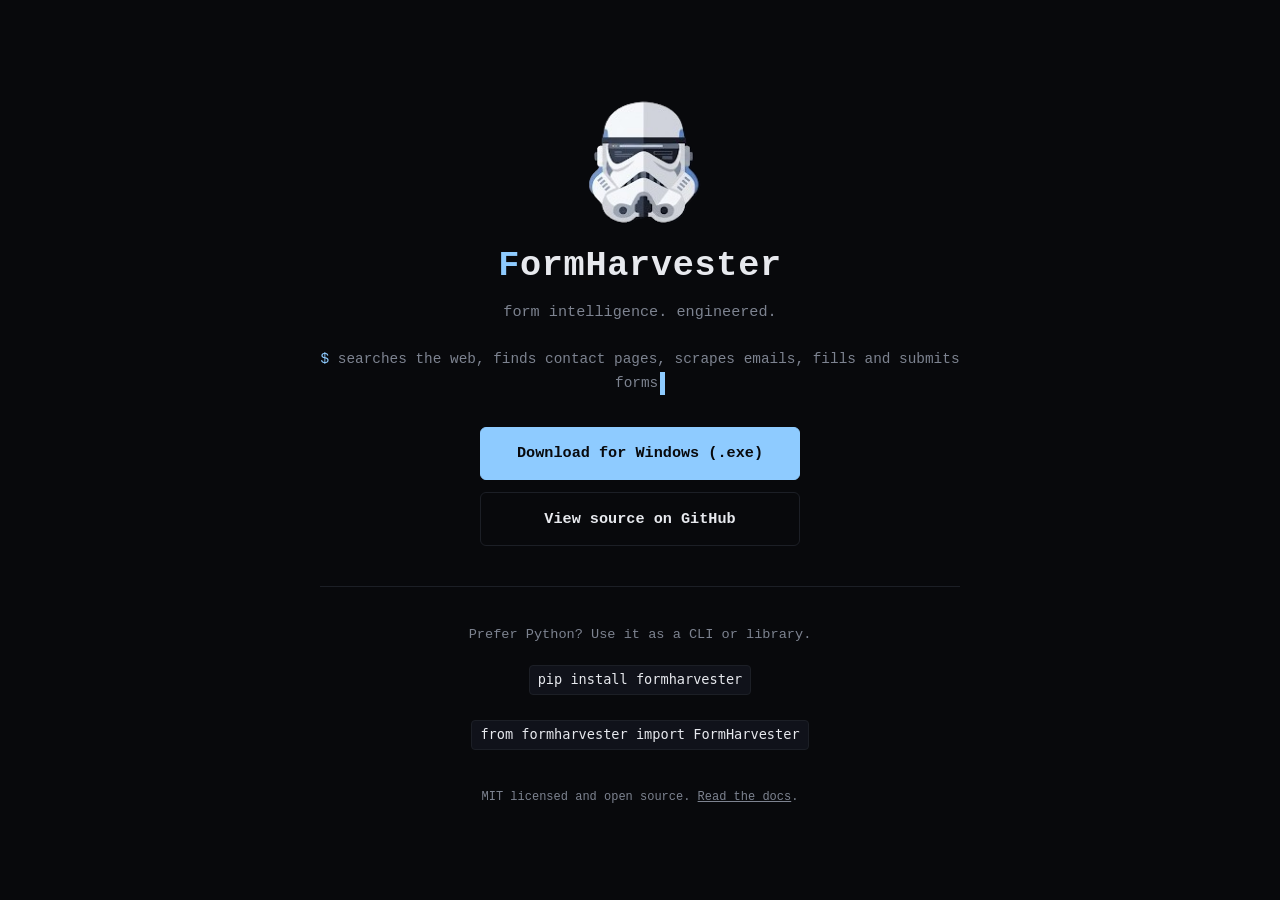
==== docs/index.html @ 6f53b27e "Add project landing page - #8" ====
<!doctype html>
<html lang="en">
<head>
<meta charset="utf-8" />
<meta name="viewport" content="width=device-width, initial-scale=1" />
<title>FormHarvester - Automated Web Form Scraper &amp; Contact Form Bot</title>
<meta name="description" content="FormHarvester is an open-source form intelligence engine: it searches the web, finds contact pages, scrapes emails, and fills and submits contact forms automatically. Free Windows app, Python CLI, and library." />
<meta name="keywords" content="form harvester, form scraper, contact form bot, automated form filler, web scraping tool, lead generation bot, cold email scraper, selenium form automation, contact page finder, captcha solver python, open source outreach bot" />
<link rel="canonical" href="https://formharvester.com/" />
<meta name="robots" content="index, follow" />
<meta name="theme-color" content="#08090c" />
<link rel="icon" href="logo.png" type="image/png" />

<meta property="og:type" content="website" />
<meta property="og:site_name" content="FormHarvester" />
<meta property="og:title" content="FormHarvester - Automated Web Form Scraper &amp; Contact Form Bot" />
<meta property="og:description" content="Search the web, find contact pages, scrape emails, and submit contact forms automatically. Open source. Windows app, Python CLI, and library." />
<meta property="og:url" content="https://formharvester.com/" />
<meta property="og:image" content="https://formharvester.com/logo.jpeg" />

<meta name="twitter:card" content="summary_large_image" />
<meta name="twitter:title" content="FormHarvester - Automated Web Form Scraper &amp; Contact Form Bot" />
<meta name="twitter:description" content="Search the web, find contact pages, scrape emails, and submit contact forms automatically. Open source." />
<meta name="twitter:image" content="https://formharvester.com/logo.jpeg" />

<script type="application/ld+json">
{
  "@context": "https://schema.org",
  "@type": "SoftwareApplication",
  "name": "FormHarvester",
  "description": "An open-source form intelligence engine that searches the web, finds contact pages, scrapes emails, and fills and submits contact forms automatically.",
  "url": "https://formharvester.com/",
  "downloadUrl": "https://github.com/dariomory/formharvester/releases/latest/download/formharvester.exe",
  "applicationCategory": "BusinessApplication",
  "operatingSystem": "Windows, Linux, macOS",
  "offers": {
    "@type": "Offer",
    "price": "0",
    "priceCurrency": "USD"
  },
  "license": "https://github.com/dariomory/formharvester/blob/master/LICENSE",
  "codeRepository": "https://github.com/dariomory/formharvester",
  "softwareHelp": "https://github.com/dariomory/formharvester#readme"
}
</script>

<style>
  :root {
    color-scheme: dark;
    --bg: #08090c;
    --fg: #e7e9ee;
    --muted: #7d8390;
    --accent: #8ecbff;
    --border: #1c1f26;
  }

  * { box-sizing: border-box; }

  html, body {
    margin: 0;
    padding: 0;
    background: var(--bg);
    color: var(--fg);
  }

  body {
    min-height: 100vh;
    display: flex;
    align-items: center;
    justify-content: center;
    font-family: ui-monospace, "SF Mono", "Cascadia Code", "Fira Code", Menlo,
      Consolas, "Liberation Mono", monospace;
    line-height: 1.6;
    padding: 6vh 1.25rem;
  }

  main {
    width: 100%;
    max-width: 640px;
    text-align: center;
  }

  .logo {
    width: min(45vw, 150px);
    height: auto;
    margin-bottom: -1rem;
  }

  h1 {
    font-size: clamp(1.6rem, 5vw, 2.2rem);
    font-weight: 700;
    letter-spacing: 0.02em;
    margin: 0 0 0.35rem;
  }

  h1 .brand-f {
    color: var(--accent);
  }

  .tagline {
    color: var(--muted);
    margin: 0 0 1.5rem;
    font-size: 0.95rem;
  }

  .prompt {
    color: var(--muted);
    font-size: 0.9rem;
    margin: 0 0 2rem;
  }

  .prompt::before {
    content: "$ ";
    color: var(--accent);
  }

  .cursor {
    display: inline-block;
    width: 0.55ch;
    background: var(--accent);
    margin-left: 2px;
    animation: blink 1s steps(1) infinite;
  }

  @media (prefers-reduced-motion: reduce) {
    .cursor { animation: none; }
  }

  @keyframes blink {
    50% { opacity: 0; }
  }

  .actions {
    display: flex;
    flex-direction: column;
    gap: 0.75rem;
    align-items: center;
    margin-bottom: 2.5rem;
  }

  a.button {
    display: inline-block;
    width: 100%;
    max-width: 320px;
    padding: 0.85rem 1.25rem;
    border-radius: 6px;
    text-decoration: none;
    font-weight: 700;
    font-size: 0.95rem;
    border: 1px solid var(--border);
    transition: border-color 0.15s ease, color 0.15s ease;
  }

  a.button.primary {
    color: var(--bg);
    background: var(--accent);
    border-color: var(--accent);
  }

  a.button.primary:hover {
    filter: brightness(1.1);
  }

  a.button.secondary {
    color: var(--fg);
    background: transparent;
  }

  a.button.secondary:hover {
    color: var(--accent);
    border-color: var(--accent);
  }

  .devs {
    border-top: 1px solid var(--border);
    padding-top: 1.5rem;
    font-size: 0.85rem;
    color: var(--muted);
  }

  .devs code {
    display: inline-block;
    color: var(--fg);
    background: #10121a;
    border: 1px solid var(--border);
    border-radius: 4px;
    padding: 0.2rem 0.5rem;
    margin: 0.35rem 0;
  }

  footer {
    margin-top: 2rem;
    font-size: 0.75rem;
    color: var(--muted);
  }

  footer a {
    color: var(--muted);
  }
</style>
</head>
<body>
<main>
  <img class="logo" src="logo.png" alt="FormHarvester stormtrooper helmet icon" width="150" height="169" />

  <h1><span class="brand-f">F</span>ormHarvester</h1>
  <p class="tagline">form intelligence. engineered.</p>

  <p class="prompt">searches the web, finds contact pages, scrapes emails, fills and submits forms<span class="cursor">&nbsp;</span></p>

  <div class="actions">
    <a class="button primary" href="https://github.com/dariomory/formharvester/releases/latest/download/formharvester.exe">
      Download for Windows (.exe)
    </a>
    <a class="button secondary" href="https://github.com/dariomory/formharvester">
      View source on GitHub
    </a>
  </div>

  <div class="devs">
    <p>Prefer Python? Use it as a CLI or library.</p>
    <code>pip install formharvester</code>
    <p>
      <code>from formharvester import FormHarvester</code>
    </p>
  </div>

  <footer>
    <p>MIT licensed and open source. <a href="https://github.com/dariomory/formharvester#readme">Read the docs</a>.</p>
  </footer>
</main>
</body>
</html>
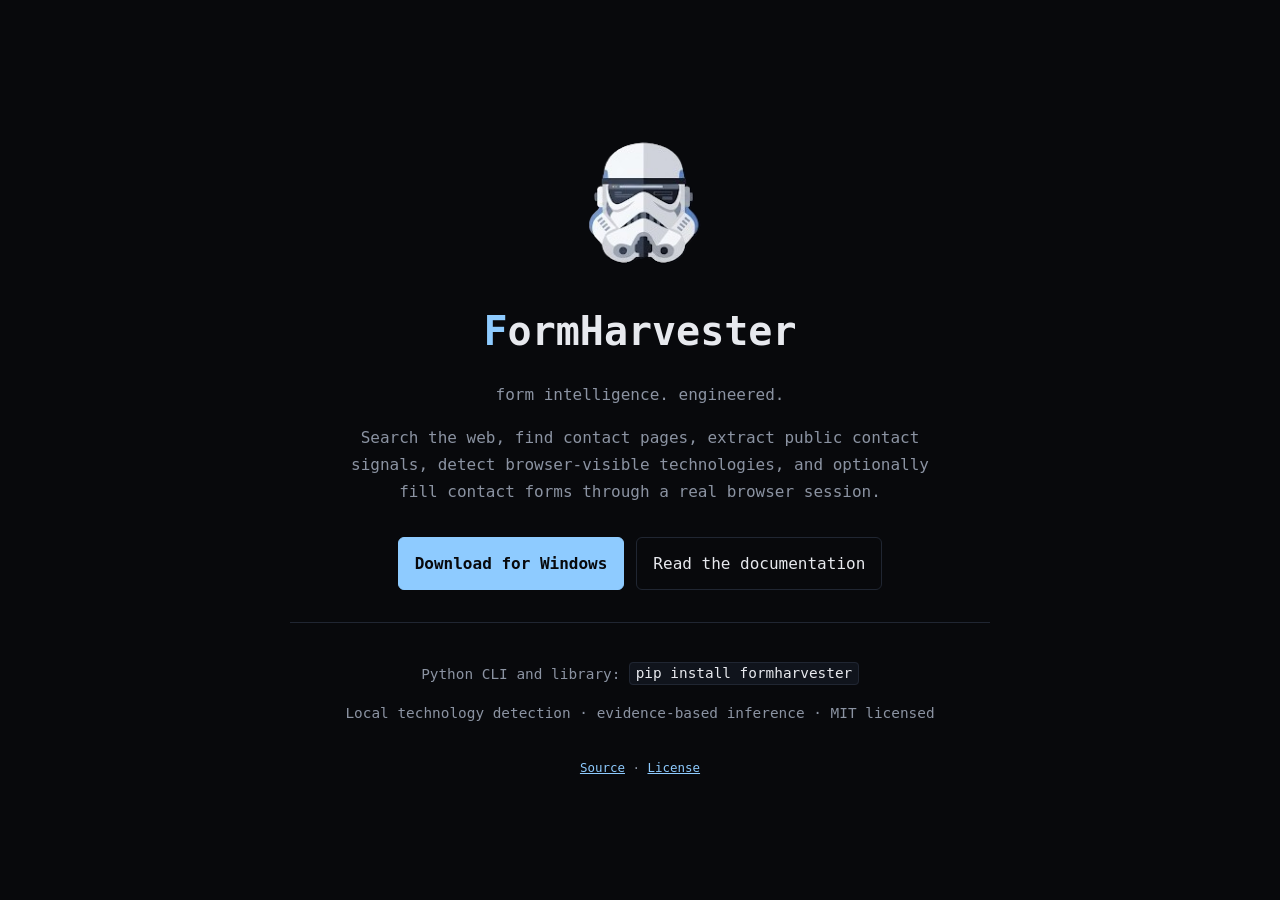
==== commit 2aabf00c: "Add technology detector and documentation" ====
--- a/docs/index.html
+++ b/docs/index.html
@@ -3,231 +3,56 @@
 <head>
 <meta charset="utf-8" />
 <meta name="viewport" content="width=device-width, initial-scale=1" />
-<title>FormHarvester - Automated Web Form Scraper &amp; Contact Form Bot</title>
-<meta name="description" content="FormHarvester is an open-source form intelligence engine: it searches the web, finds contact pages, scrapes emails, and fills and submits contact forms automatically. Free Windows app, Python CLI, and library." />
-<meta name="keywords" content="form harvester, form scraper, contact form bot, automated form filler, web scraping tool, lead generation bot, cold email scraper, selenium form automation, contact page finder, captcha solver python, open source outreach bot" />
+<title>FormHarvester - Form Intelligence Engine</title>
+<meta name="description" content="FormHarvester searches the web, finds contact pages, extracts public contact signals, detects website technologies, and automates contact forms." />
 <link rel="canonical" href="https://formharvester.com/" />
-<meta name="robots" content="index, follow" />
 <meta name="theme-color" content="#08090c" />
 <link rel="icon" href="logo.png" type="image/png" />
-
 <meta property="og:type" content="website" />
 <meta property="og:site_name" content="FormHarvester" />
-<meta property="og:title" content="FormHarvester - Automated Web Form Scraper &amp; Contact Form Bot" />
-<meta property="og:description" content="Search the web, find contact pages, scrape emails, and submit contact forms automatically. Open source. Windows app, Python CLI, and library." />
+<meta property="og:title" content="FormHarvester - Automated Web Form Intelligence" />
+<meta property="og:description" content="Search the web, find contact pages, extract public contact signals, detect website technologies, and automate contact forms." />
 <meta property="og:url" content="https://formharvester.com/" />
 <meta property="og:image" content="https://formharvester.com/logo.jpeg" />
-
 <meta name="twitter:card" content="summary_large_image" />
-<meta name="twitter:title" content="FormHarvester - Automated Web Form Scraper &amp; Contact Form Bot" />
-<meta name="twitter:description" content="Search the web, find contact pages, scrape emails, and submit contact forms automatically. Open source." />
+<meta name="twitter:title" content="FormHarvester - Form Intelligence Engine" />
+<meta name="twitter:description" content="Search, extract, detect, and interact with websites through a browser-driven workflow." />
 <meta name="twitter:image" content="https://formharvester.com/logo.jpeg" />
-
-<script type="application/ld+json">
-{
-  "@context": "https://schema.org",
-  "@type": "SoftwareApplication",
-  "name": "FormHarvester",
-  "description": "An open-source form intelligence engine that searches the web, finds contact pages, scrapes emails, and fills and submits contact forms automatically.",
-  "url": "https://formharvester.com/",
-  "downloadUrl": "https://github.com/dariomory/formharvester/releases/latest/download/formharvester.exe",
-  "applicationCategory": "BusinessApplication",
-  "operatingSystem": "Windows, Linux, macOS",
-  "offers": {
-    "@type": "Offer",
-    "price": "0",
-    "priceCurrency": "USD"
-  },
-  "license": "https://github.com/dariomory/formharvester/blob/master/LICENSE",
-  "codeRepository": "https://github.com/dariomory/formharvester",
-  "softwareHelp": "https://github.com/dariomory/formharvester#readme"
-}
-</script>
-
 <style>
-  :root {
-    color-scheme: dark;
-    --bg: #08090c;
-    --fg: #e7e9ee;
-    --muted: #7d8390;
-    --accent: #8ecbff;
-    --border: #1c1f26;
-  }
-
+  :root { color-scheme: dark; --bg: #08090c; --fg: #e7e9ee; --muted: #8b93a2; --accent: #8ecbff; --border: #202632; }
   * { box-sizing: border-box; }
-
-  html, body {
-    margin: 0;
-    padding: 0;
-    background: var(--bg);
-    color: var(--fg);
-  }
-
-  body {
-    min-height: 100vh;
-    display: flex;
-    align-items: center;
-    justify-content: center;
-    font-family: ui-monospace, "SF Mono", "Cascadia Code", "Fira Code", Menlo,
-      Consolas, "Liberation Mono", monospace;
-    line-height: 1.6;
-    padding: 6vh 1.25rem;
-  }
-
-  main {
-    width: 100%;
-    max-width: 640px;
-    text-align: center;
-  }
-
-  .logo {
-    width: min(45vw, 150px);
-    height: auto;
-    margin-bottom: -1rem;
-  }
-
-  h1 {
-    font-size: clamp(1.6rem, 5vw, 2.2rem);
-    font-weight: 700;
-    letter-spacing: 0.02em;
-    margin: 0 0 0.35rem;
-  }
-
-  h1 .brand-f {
-    color: var(--accent);
-  }
-
-  .tagline {
-    color: var(--muted);
-    margin: 0 0 1.5rem;
-    font-size: 0.95rem;
-  }
-
-  .prompt {
-    color: var(--muted);
-    font-size: 0.9rem;
-    margin: 0 0 2rem;
-  }
-
-  .prompt::before {
-    content: "$ ";
-    color: var(--accent);
-  }
-
-  .cursor {
-    display: inline-block;
-    width: 0.55ch;
-    background: var(--accent);
-    margin-left: 2px;
-    animation: blink 1s steps(1) infinite;
-  }
-
-  @media (prefers-reduced-motion: reduce) {
-    .cursor { animation: none; }
-  }
-
-  @keyframes blink {
-    50% { opacity: 0; }
-  }
-
-  .actions {
-    display: flex;
-    flex-direction: column;
-    gap: 0.75rem;
-    align-items: center;
-    margin-bottom: 2.5rem;
-  }
-
-  a.button {
-    display: inline-block;
-    width: 100%;
-    max-width: 320px;
-    padding: 0.85rem 1.25rem;
-    border-radius: 6px;
-    text-decoration: none;
-    font-weight: 700;
-    font-size: 0.95rem;
-    border: 1px solid var(--border);
-    transition: border-color 0.15s ease, color 0.15s ease;
-  }
-
-  a.button.primary {
-    color: var(--bg);
-    background: var(--accent);
-    border-color: var(--accent);
-  }
-
-  a.button.primary:hover {
-    filter: brightness(1.1);
-  }
-
-  a.button.secondary {
-    color: var(--fg);
-    background: transparent;
-  }
-
-  a.button.secondary:hover {
-    color: var(--accent);
-    border-color: var(--accent);
-  }
-
-  .devs {
-    border-top: 1px solid var(--border);
-    padding-top: 1.5rem;
-    font-size: 0.85rem;
-    color: var(--muted);
-  }
-
-  .devs code {
-    display: inline-block;
-    color: var(--fg);
-    background: #10121a;
-    border: 1px solid var(--border);
-    border-radius: 4px;
-    padding: 0.2rem 0.5rem;
-    margin: 0.35rem 0;
-  }
-
-  footer {
-    margin-top: 2rem;
-    font-size: 0.75rem;
-    color: var(--muted);
-  }
-
-  footer a {
-    color: var(--muted);
-  }
+  body { margin: 0; min-height: 100vh; display: grid; place-items: center; padding: 2rem 1.25rem; background: var(--bg); color: var(--fg); font: 16px/1.7 ui-monospace, "SFMono-Regular", Consolas, monospace; text-align: center; }
+  main { width: min(100%, 700px); }
+  img { width: min(42vw, 150px); height: auto; }
+  h1 { font-size: clamp(1.7rem, 5vw, 2.5rem); margin: 0.2rem 0; }
+  h1 span { color: var(--accent); }
+  .tagline, .summary { color: var(--muted); }
+  .summary { margin: 0 auto 1.75rem; max-width: 62ch; }
+  .actions { display: flex; justify-content: center; flex-wrap: wrap; gap: 0.75rem; margin: 2rem 0; }
+  a { color: var(--accent); }
+  a.button { border: 1px solid var(--border); border-radius: 6px; color: var(--fg); padding: 0.75rem 1rem; text-decoration: none; }
+  a.button.primary { background: var(--accent); border-color: var(--accent); color: var(--bg); font-weight: 700; }
+  a.button:hover { border-color: var(--accent); }
+  .features { border-top: 1px solid var(--border); padding-top: 1.5rem; color: var(--muted); font-size: 0.9rem; }
+  code { color: var(--fg); background: #10141c; border: 1px solid var(--border); border-radius: 4px; padding: 0.15rem 0.35rem; }
+  footer { color: var(--muted); font-size: 0.78rem; margin-top: 2rem; }
 </style>
 </head>
 <body>
 <main>
-  <img class="logo" src="logo.png" alt="FormHarvester stormtrooper helmet icon" width="150" height="169" />
-
-  <h1><span class="brand-f">F</span>ormHarvester</h1>
+  <img src="logo.png" alt="FormHarvester stormtrooper helmet icon" width="150" height="169" />
+  <h1><span>F</span>ormHarvester</h1>
   <p class="tagline">form intelligence. engineered.</p>
-
-  <p class="prompt">searches the web, finds contact pages, scrapes emails, fills and submits forms<span class="cursor">&nbsp;</span></p>
-
+  <p class="summary">Search the web, find contact pages, extract public contact signals, detect browser-visible technologies, and optionally fill contact forms through a real browser session.</p>
   <div class="actions">
-    <a class="button primary" href="https://github.com/dariomory/formharvester/releases/latest/download/formharvester.exe">
-      Download for Windows (.exe)
-    </a>
-    <a class="button secondary" href="https://github.com/dariomory/formharvester">
-      View source on GitHub
-    </a>
+    <a class="button primary" href="https://github.com/dariomory/formharvester/releases/latest/download/formharvester.exe">Download for Windows</a>
+    <a class="button" href="docs/">Read the documentation</a>
   </div>
-
-  <div class="devs">
-    <p>Prefer Python? Use it as a CLI or library.</p>
-    <code>pip install formharvester</code>
-    <p>
-      <code>from formharvester import FormHarvester</code>
-    </p>
+  <div class="features">
+    <p>Python CLI and library: <code>pip install formharvester</code></p>
+    <p>Local technology detection · evidence-based inference · MIT licensed</p>
   </div>
-
-  <footer>
-    <p>MIT licensed and open source. <a href="https://github.com/dariomory/formharvester#readme">Read the docs</a>.</p>
-  </footer>
+  <footer><a href="https://github.com/dariomory/formharvester">Source</a> · <a href="https://github.com/dariomory/formharvester/blob/master/LICENSE">License</a></footer>
 </main>
 </body>
 </html>
